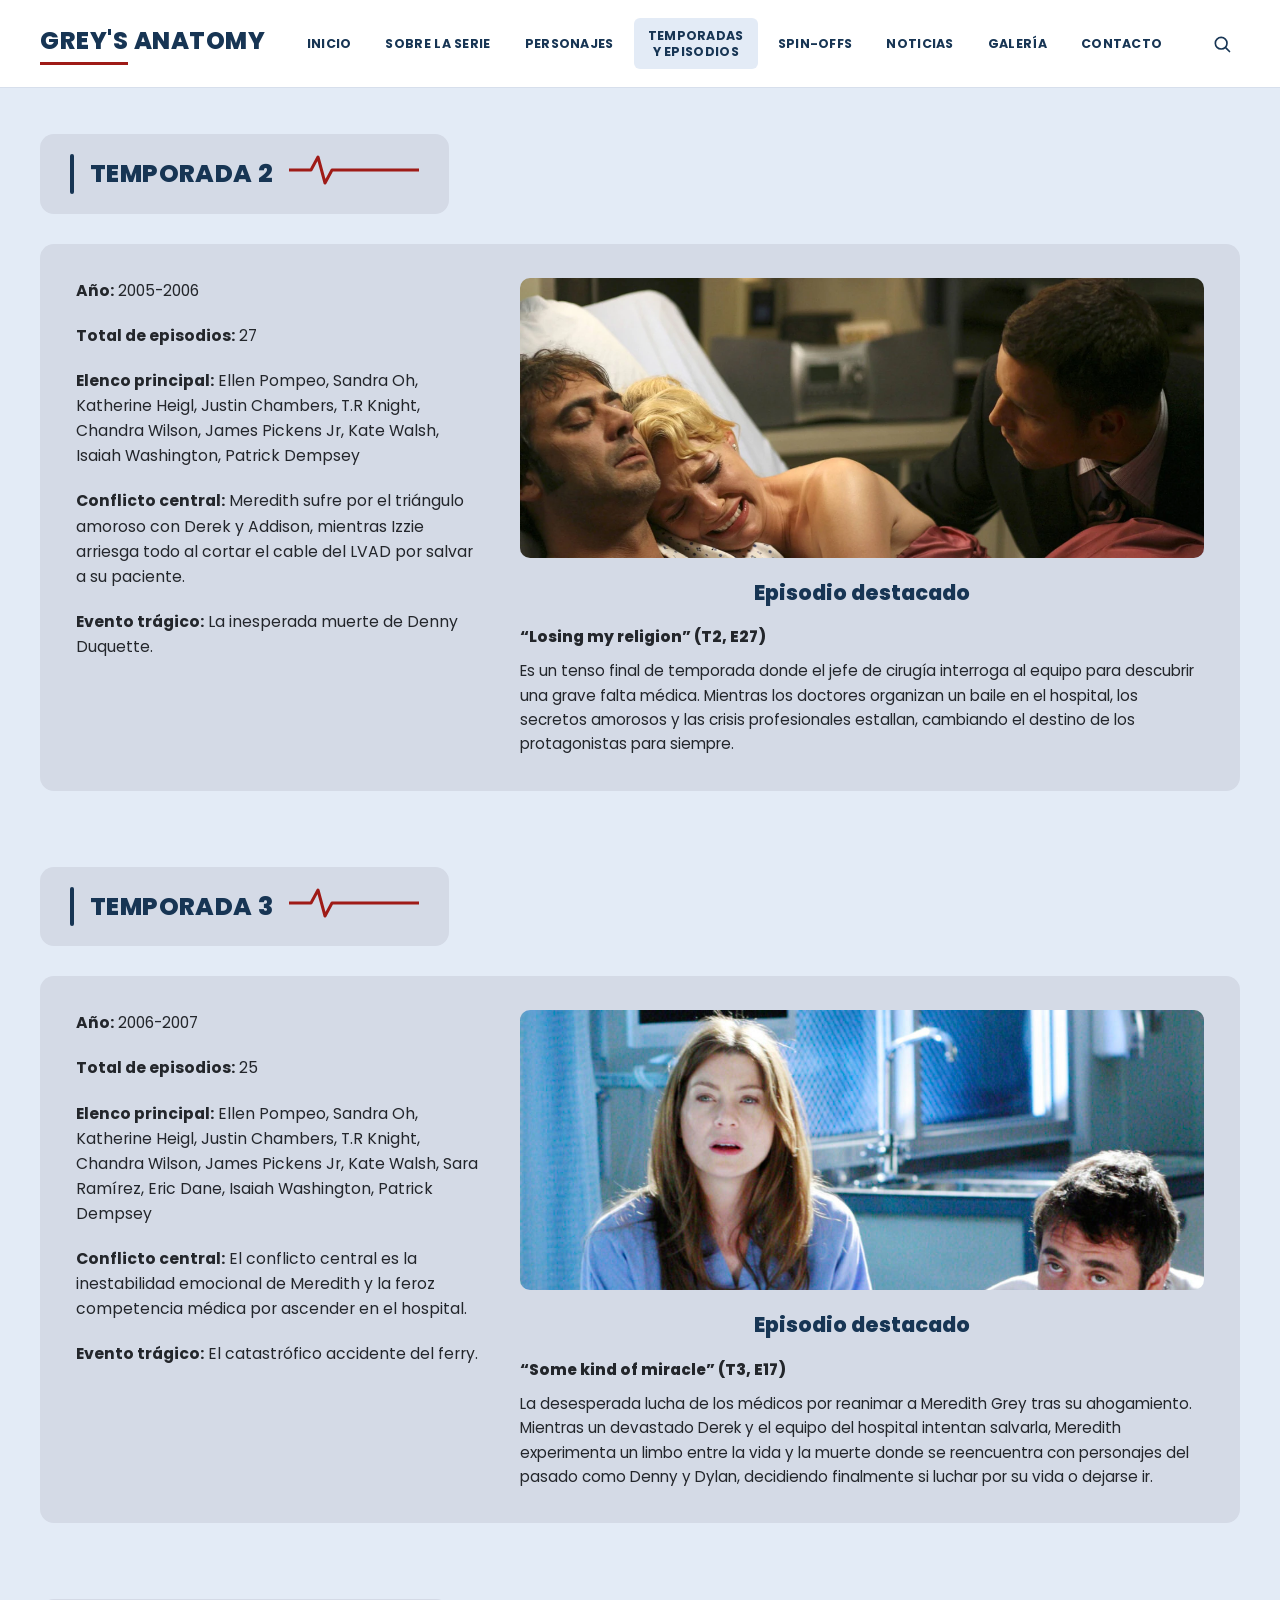
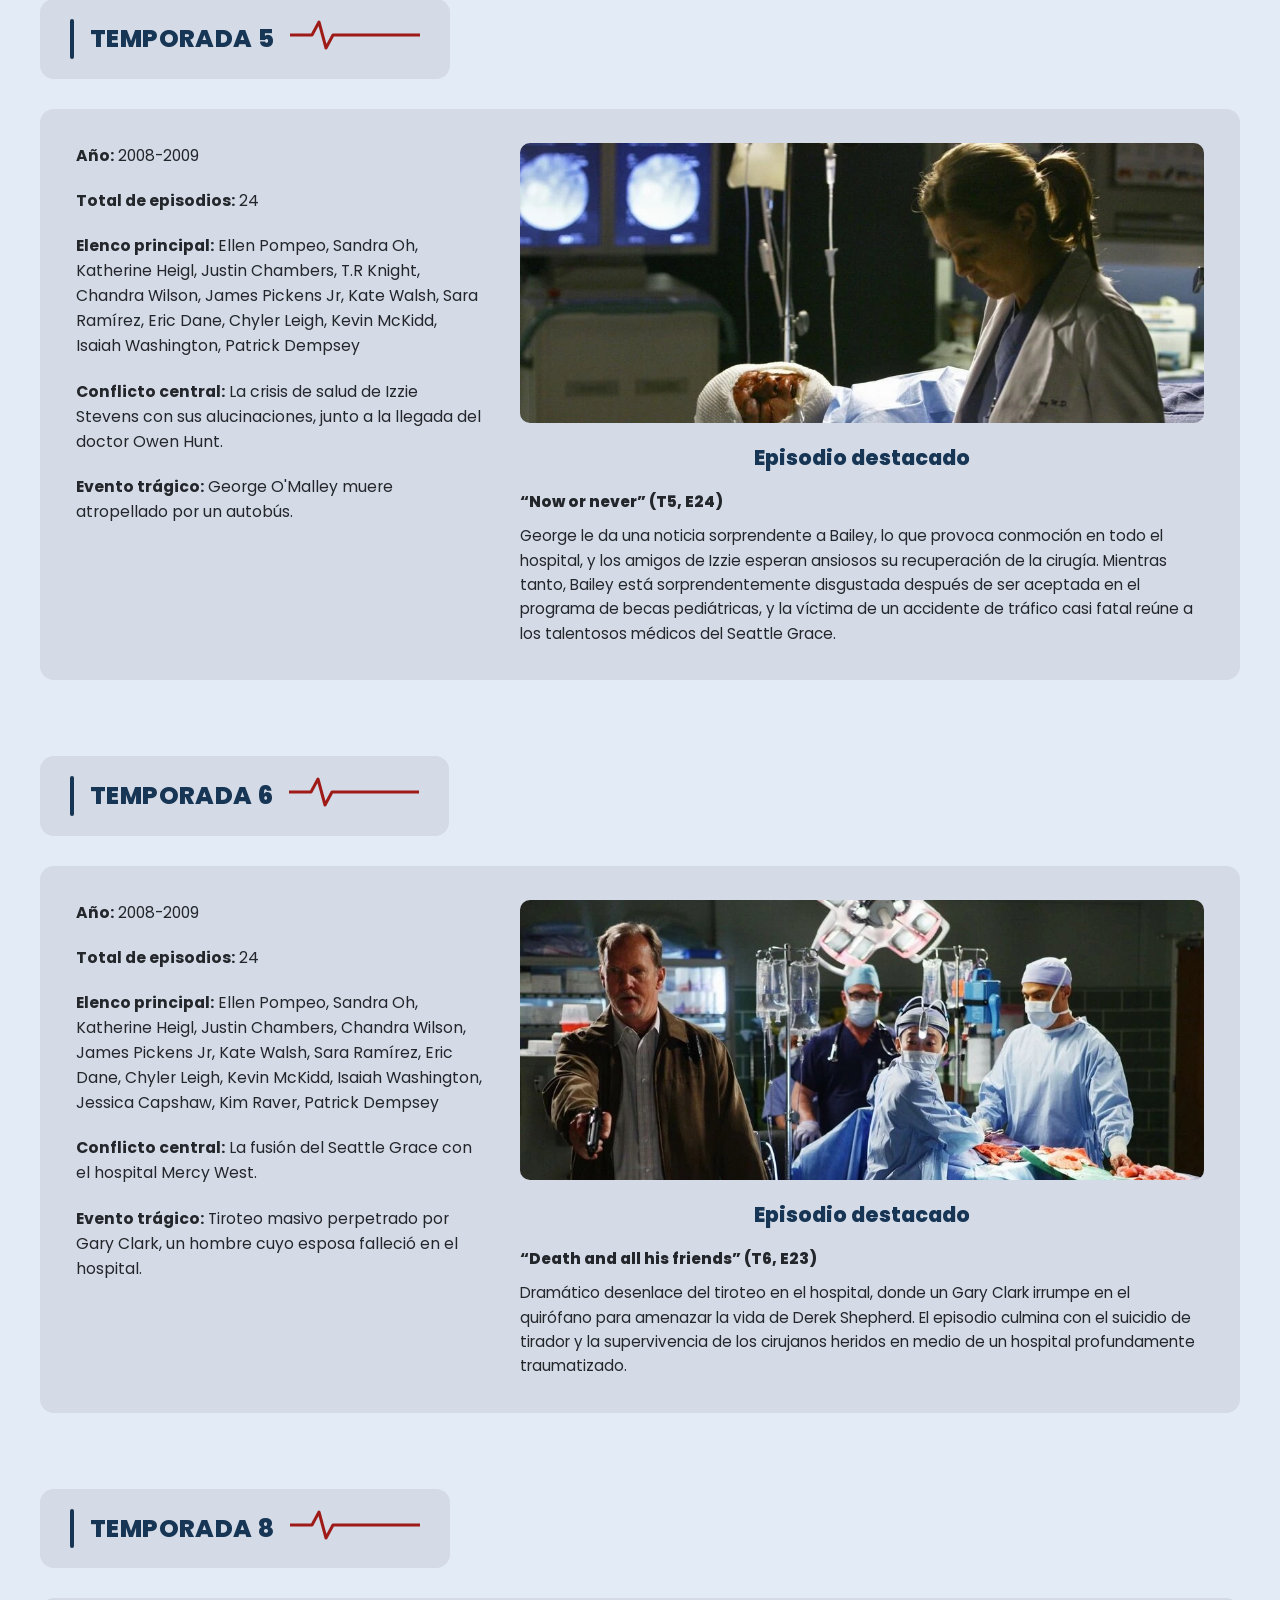
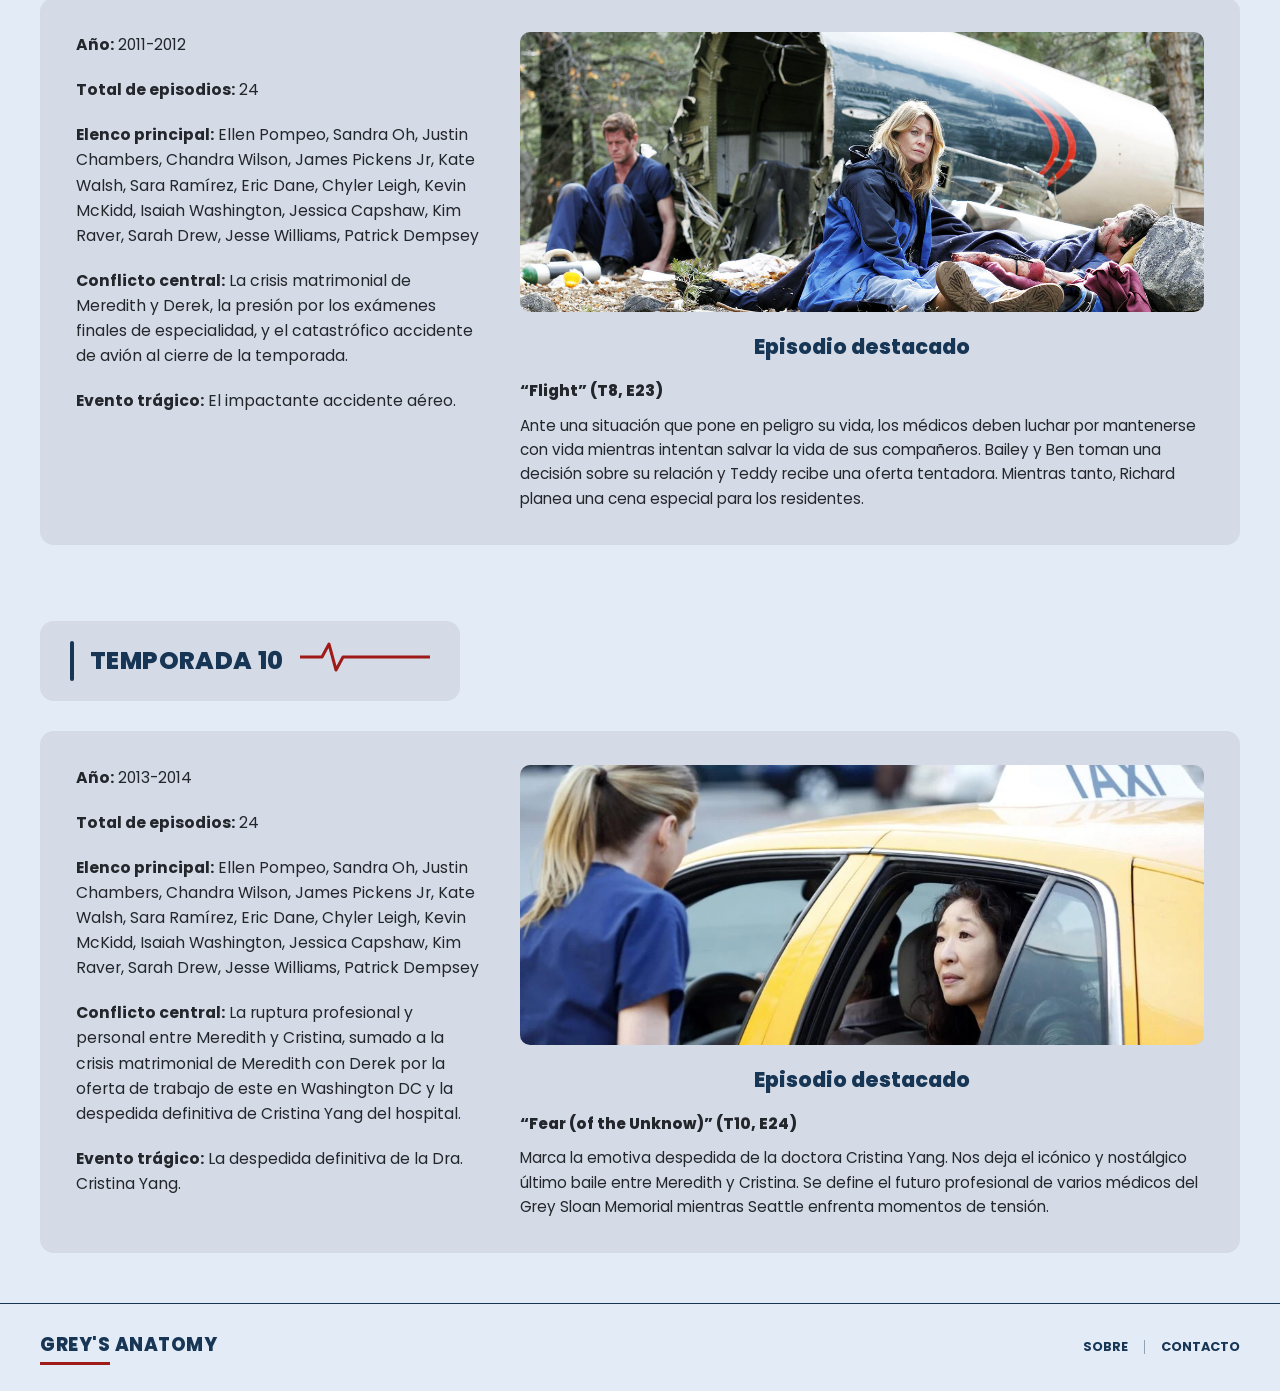
==== episodios.html @ e5d97a2d "Add files via upload" ====
<!DOCTYPE html>
<html lang="es">
<head>
<meta charset="UTF-8">
<meta name="viewport" content="width=device-width, initial-scale=1.0">
<title>Grey's Anatomy | Episodios</title>
<link rel="stylesheet" href="css/styles.css">
</head>
<body>

<header class="site-header">
  <div class="container header-inner">
    <a href="index.html" class="logo"><span class="accent">GREY'S</span> ANATOMY</a>
    <nav class="main-nav">
      <ul>
        <li><a href="index.html">Inicio</a></li>
        <li><a href="sobre.html">Sobre la serie</a></li>
        <li><a href="personajes.html">Personajes</a></li>
        <li class="active"><a href="temporadas.html">Temporadas<br>y episodios</a></li>
        <li><a href="spin-offs.html">Spin-offs</a></li>
        <li><a href="noticias.html">Noticias</a></li>
        <li><a href="galeria.html">Galería</a></li>
        <li><a href="contacto.html">Contacto</a></li>
      </ul>
    </nav>
    <button class="nav-search" aria-label="Buscar">
      <svg viewBox="0 0 24 24" fill="none" stroke="currentColor" stroke-width="2" stroke-linecap="round"><circle cx="11" cy="11" r="7"/><line x1="21" y1="21" x2="16.65" y2="16.65"/></svg>
    </button>
  </div>
</header>

<main>
  <div class="container">

    <!-- TEMPORADA 2 -->
    <section class="season-detail" id="temporada-2">
      <div class="section-title">
        <span class="bar"></span>
        <h2>Temporada 2</h2>
        <span class="pulse">
          <svg width="130" height="32" viewBox="0 0 130 32" fill="none" stroke="#9f1b17" stroke-width="3" stroke-linecap="round" stroke-linejoin="round"><polyline points="0,16 22,16 29,3 36,29 43,16 130,16"/></svg>
        </span>
      </div>
      <div class="detail-grid">
        <div class="detail-info">
          <p><strong>Año:</strong> 2005-2006</p>
          <p><strong>Total de episodios:</strong> 27</p>
          <p><strong>Elenco principal:</strong> Ellen Pompeo, Sandra Oh, Katherine Heigl, Justin Chambers, T.R Knight, Chandra Wilson, James Pickens Jr, Kate Walsh, Isaiah Washington, Patrick Dempsey</p>
          <p><strong>Conflicto central:</strong> Meredith sufre por el triángulo amoroso con Derek y Addison, mientras Izzie arriesga todo al cortar el cable del LVAD por salvar a su paciente.</p>
          <p><strong>Evento trágico:</strong> La inesperada muerte de Denny Duquette.</p>
        </div>
        <div class="detail-media">
          <img src="img/episodio-t2.jpg" alt="Episodio destacado temporada 2">
          <h4>Episodio destacado</h4>
          <p class="episode-title">&ldquo;Losing my religion&rdquo; (T2, E27)</p>
          <p>Es un tenso final de temporada donde el jefe de cirugía interroga al equipo para descubrir una grave falta médica. Mientras los doctores organizan un baile en el hospital, los secretos amorosos y las crisis profesionales estallan, cambiando el destino de los protagonistas para siempre.</p>
        </div>
      </div>
    </section>

    <!-- TEMPORADA 3 -->
    <section class="season-detail" id="temporada-3">
      <div class="section-title">
        <span class="bar"></span>
        <h2>Temporada 3</h2>
        <span class="pulse">
          <svg width="130" height="32" viewBox="0 0 130 32" fill="none" stroke="#9f1b17" stroke-width="3" stroke-linecap="round" stroke-linejoin="round"><polyline points="0,16 22,16 29,3 36,29 43,16 130,16"/></svg>
        </span>
      </div>
      <div class="detail-grid">
        <div class="detail-info">
          <p><strong>Año:</strong> 2006-2007</p>
          <p><strong>Total de episodios:</strong> 25</p>
          <p><strong>Elenco principal:</strong> Ellen Pompeo, Sandra Oh, Katherine Heigl, Justin Chambers, T.R Knight, Chandra Wilson, James Pickens Jr, Kate Walsh, Sara Ramírez, Eric Dane, Isaiah Washington, Patrick Dempsey</p>
          <p><strong>Conflicto central:</strong> El conflicto central es la inestabilidad emocional de Meredith y la feroz competencia médica por ascender en el hospital.</p>
          <p><strong>Evento trágico:</strong> El catastrófico accidente del ferry.</p>
        </div>
        <div class="detail-media">
          <img src="img/episodio-t3.jpg" alt="Episodio destacado temporada 3">
          <h4>Episodio destacado</h4>
          <p class="episode-title">&ldquo;Some kind of miracle&rdquo; (T3, E17)</p>
          <p>La desesperada lucha de los médicos por reanimar a Meredith Grey tras su ahogamiento. Mientras un devastado Derek y el equipo del hospital intentan salvarla, Meredith experimenta un limbo entre la vida y la muerte donde se reencuentra con personajes del pasado como Denny y Dylan, decidiendo finalmente si luchar por su vida o dejarse ir.</p>
        </div>
      </div>
    </section>

    <!-- TEMPORADA 5 -->
    <section class="season-detail" id="temporada-5">
      <div class="section-title">
        <span class="bar"></span>
        <h2>Temporada 5</h2>
        <span class="pulse">
          <svg width="130" height="32" viewBox="0 0 130 32" fill="none" stroke="#9f1b17" stroke-width="3" stroke-linecap="round" stroke-linejoin="round"><polyline points="0,16 22,16 29,3 36,29 43,16 130,16"/></svg>
        </span>
      </div>
      <div class="detail-grid">
        <div class="detail-info">
          <p><strong>Año:</strong> 2008-2009</p>
          <p><strong>Total de episodios:</strong> 24</p>
          <p><strong>Elenco principal:</strong> Ellen Pompeo, Sandra Oh, Katherine Heigl, Justin Chambers, T.R Knight, Chandra Wilson, James Pickens Jr, Kate Walsh, Sara Ramírez, Eric Dane, Chyler Leigh, Kevin McKidd, Isaiah Washington, Patrick Dempsey</p>
          <p><strong>Conflicto central:</strong> La crisis de salud de Izzie Stevens con sus alucinaciones, junto a la llegada del doctor Owen Hunt.</p>
          <p><strong>Evento trágico:</strong> George O'Malley muere atropellado por un autobús.</p>
        </div>
        <div class="detail-media">
          <img src="img/episodio-t5.jpg" alt="Episodio destacado temporada 5">
          <h4>Episodio destacado</h4>
          <p class="episode-title">&ldquo;Now or never&rdquo; (T5, E24)</p>
          <p>George le da una noticia sorprendente a Bailey, lo que provoca conmoción en todo el hospital, y los amigos de Izzie esperan ansiosos su recuperación de la cirugía. Mientras tanto, Bailey está sorprendentemente disgustada después de ser aceptada en el programa de becas pediátricas, y la víctima de un accidente de tráfico casi fatal reúne a los talentosos médicos del Seattle Grace.</p>
        </div>
      </div>
    </section>

    <!-- TEMPORADA 6 -->
    <section class="season-detail" id="temporada-6">
      <div class="section-title">
        <span class="bar"></span>
        <h2>Temporada 6</h2>
        <span class="pulse">
          <svg width="130" height="32" viewBox="0 0 130 32" fill="none" stroke="#9f1b17" stroke-width="3" stroke-linecap="round" stroke-linejoin="round"><polyline points="0,16 22,16 29,3 36,29 43,16 130,16"/></svg>
        </span>
      </div>
      <div class="detail-grid">
        <div class="detail-info">
          <p><strong>Año:</strong> 2008-2009</p>
          <p><strong>Total de episodios:</strong> 24</p>
          <p><strong>Elenco principal:</strong> Ellen Pompeo, Sandra Oh, Katherine Heigl, Justin Chambers, Chandra Wilson, James Pickens Jr, Kate Walsh, Sara Ramírez, Eric Dane, Chyler Leigh, Kevin McKidd, Isaiah Washington, Jessica Capshaw, Kim Raver, Patrick Dempsey</p>
          <p><strong>Conflicto central:</strong> La fusión del Seattle Grace con el hospital Mercy West.</p>
          <p><strong>Evento trágico:</strong> Tiroteo masivo perpetrado por Gary Clark, un hombre cuyo esposa falleció en el hospital.</p>
        </div>
        <div class="detail-media">
          <img src="img/episodio-t6.jpg" alt="Episodio destacado temporada 6">
          <h4>Episodio destacado</h4>
          <p class="episode-title">&ldquo;Death and all his friends&rdquo; (T6, E23)</p>
          <p>Dramático desenlace del tiroteo en el hospital, donde un Gary Clark irrumpe en el quirófano para amenazar la vida de Derek Shepherd. El episodio culmina con el suicidio de tirador y la supervivencia de los cirujanos heridos en medio de un hospital profundamente traumatizado.</p>
        </div>
      </div>
    </section>

    <!-- TEMPORADA 8 -->
    <section class="season-detail" id="temporada-8">
      <div class="section-title">
        <span class="bar"></span>
        <h2>Temporada 8</h2>
        <span class="pulse">
          <svg width="130" height="32" viewBox="0 0 130 32" fill="none" stroke="#9f1b17" stroke-width="3" stroke-linecap="round" stroke-linejoin="round"><polyline points="0,16 22,16 29,3 36,29 43,16 130,16"/></svg>
        </span>
      </div>
      <div class="detail-grid">
        <div class="detail-info">
          <p><strong>Año:</strong> 2011-2012</p>
          <p><strong>Total de episodios:</strong> 24</p>
          <p><strong>Elenco principal:</strong> Ellen Pompeo, Sandra Oh, Justin Chambers, Chandra Wilson, James Pickens Jr, Kate Walsh, Sara Ramírez, Eric Dane, Chyler Leigh, Kevin McKidd, Isaiah Washington, Jessica Capshaw, Kim Raver, Sarah Drew, Jesse Williams, Patrick Dempsey</p>
          <p><strong>Conflicto central:</strong> La crisis matrimonial de Meredith y Derek, la presión por los exámenes finales de especialidad, y el catastrófico accidente de avión al cierre de la temporada.</p>
          <p><strong>Evento trágico:</strong> El impactante accidente aéreo.</p>
        </div>
        <div class="detail-media">
          <img src="img/episodio-t8.jpg" alt="Episodio destacado temporada 8">
          <h4>Episodio destacado</h4>
          <p class="episode-title">&ldquo;Flight&rdquo; (T8, E23)</p>
          <p>Ante una situación que pone en peligro su vida, los médicos deben luchar por mantenerse con vida mientras intentan salvar la vida de sus compañeros. Bailey y Ben toman una decisión sobre su relación y Teddy recibe una oferta tentadora. Mientras tanto, Richard planea una cena especial para los residentes.</p>
        </div>
      </div>
    </section>

    <!-- TEMPORADA 10 -->
    <section class="season-detail" id="temporada-10">
      <div class="section-title">
        <span class="bar"></span>
        <h2>Temporada 10</h2>
        <span class="pulse">
          <svg width="130" height="32" viewBox="0 0 130 32" fill="none" stroke="#9f1b17" stroke-width="3" stroke-linecap="round" stroke-linejoin="round"><polyline points="0,16 22,16 29,3 36,29 43,16 130,16"/></svg>
        </span>
      </div>
      <div class="detail-grid">
        <div class="detail-info">
          <p><strong>Año:</strong> 2013-2014</p>
          <p><strong>Total de episodios:</strong> 24</p>
          <p><strong>Elenco principal:</strong> Ellen Pompeo, Sandra Oh, Justin Chambers, Chandra Wilson, James Pickens Jr, Kate Walsh, Sara Ramírez, Eric Dane, Chyler Leigh, Kevin McKidd, Isaiah Washington, Jessica Capshaw, Kim Raver, Sarah Drew, Jesse Williams, Patrick Dempsey</p>
          <p><strong>Conflicto central:</strong> La ruptura profesional y personal entre Meredith y Cristina, sumado a la crisis matrimonial de Meredith con Derek por la oferta de trabajo de este en Washington DC y la despedida definitiva de Cristina Yang del hospital.</p>
          <p><strong>Evento trágico:</strong> La despedida definitiva de la Dra. Cristina Yang.</p>
        </div>
        <div class="detail-media">
          <img src="img/episodio-t10.jpg" alt="Episodio destacado temporada 10">
          <h4>Episodio destacado</h4>
          <p class="episode-title">&ldquo;Fear (of the Unknow)&rdquo; (T10, E24)</p>
          <p>Marca la emotiva despedida de la doctora Cristina Yang. Nos deja el icónico y nostálgico último baile entre Meredith y Cristina. Se define el futuro profesional de varios médicos del Grey Sloan Memorial mientras Seattle enfrenta momentos de tensión.</p>
        </div>
      </div>
    </section>

  </div>
</main>

<footer class="site-footer">
  <div class="container">
    <a href="index.html" class="logo"><span class="accent">GREY'S</span> ANATOMY</a>
    <div class="footer-links">
      <a href="sobre.html">Sobre</a>
      <span class="sep"></span>
      <a href="contacto.html">Contacto</a>
    </div>
  </div>
</footer>

</body>
</html>
---- css/styles.css ----
/* =========================================================
   GREY'S ANATOMY - Sitio web (Trabajo de Comunicación Digital)
   Hoja de estilos general
   ========================================================= */

@import url('https://fonts.googleapis.com/css2?family=Anton&family=Poppins:ital,wght@0,400;0,500;0,600;0,700;0,800;0,900&display=swap');

:root{
  --navy: #173554;
  --navy-dark: #0f2439;
  --red: #9f1b17;
  --red-light: #fbe3e1;
  --bg-page: #e3ebf6;
  --bg-box: #d4dae6;
  --white: #ffffff;
  --text-dark: #23262b;
  --text-muted: #4a4d55;
  --radius-lg: 14px;
  --radius-md: 10px;
  --radius-sm: 6px;
  --container: 1300px;
  --shadow: 0 4px 18px rgba(23, 53, 84, 0.08);
}

*, *::before, *::after{ box-sizing: border-box; }

html{ scroll-behavior: smooth; }

body{
  margin: 0;
  font-family: 'Poppins', Arial, sans-serif;
  background: var(--bg-page);
  color: var(--text-dark);
  line-height: 1.6;
}

img{ max-width: 100%; display: block; }

a{ color: inherit; text-decoration: none; }

ul{ list-style: none; margin: 0; padding: 0; }

.container{
  max-width: var(--container);
  margin: 0 auto;
  padding: 0 40px;
}

/* ---------------------------------------------------------
   HEADER / NAV
   --------------------------------------------------------- */
.site-header{
  background: var(--white);
  border-bottom: 1px solid #d7dfec;
  position: sticky;
  top: 0;
  z-index: 100;
}

.site-header .container{
  display: flex;
  align-items: center;
  justify-content: space-between;
  gap: 24px;
  padding-top: 18px;
  padding-bottom: 18px;
}

.logo{
  font-weight: 800;
  font-size: 1.5rem;
  letter-spacing: 0.5px;
  color: var(--navy);
  text-transform: uppercase;
  white-space: nowrap;
}

.logo .accent{
  display: inline-block;
  border-bottom: 3px solid var(--red);
  padding-bottom: 2px;
}

.main-nav ul{
  display: flex;
  align-items: center;
  gap: 6px;
  flex-wrap: wrap;
}

.main-nav a{
  display: block;
  font-size: 0.78rem;
  font-weight: 700;
  letter-spacing: 0.3px;
  text-transform: uppercase;
  color: var(--navy);
  text-align: center;
  line-height: 1.25;
  padding: 10px 14px;
  border-radius: var(--radius-sm);
  transition: background 0.2s ease;
}

.main-nav a:hover{
  background: var(--bg-page);
}

.main-nav li.active a{
  background: var(--bg-page);
}

.nav-search{
  background: none;
  border: none;
  cursor: pointer;
  color: var(--navy);
  padding: 8px;
  display: flex;
  align-items: center;
}

.nav-search svg{ width: 20px; height: 20px; }

.header-inner{
  display: flex;
  align-items: center;
  gap: 28px;
}

/* ---------------------------------------------------------
   BOTONES
   --------------------------------------------------------- */
.btn{
  display: inline-flex;
  align-items: center;
  gap: 10px;
  font-family: 'Poppins', sans-serif;
  font-weight: 700;
  font-size: 0.8rem;
  letter-spacing: 0.4px;
  text-transform: uppercase;
  padding: 14px 26px;
  border-radius: var(--radius-sm);
  border: none;
  cursor: pointer;
  transition: background 0.2s ease, transform 0.15s ease;
}

.btn svg{ width: 16px; height: 16px; }

.btn-navy{
  background: var(--navy);
  color: var(--white);
}

.btn-navy:hover{
  background: var(--navy-dark);
}

.btn-link{
  background: none;
  color: var(--navy);
  padding: 0;
  font-weight: 700;
}

.btn-link svg{ width: 14px; height: 14px; }

/* ---------------------------------------------------------
   TITULOS DE SECCION (caja gris + barra + pulso)
   --------------------------------------------------------- */
.section-title{
  display: inline-flex;
  align-items: center;
  gap: 16px;
  background: var(--bg-box);
  border-radius: var(--radius-lg);
  padding: 20px 30px;
  margin: 46px 0 30px;
}

.section-title .bar{
  width: 4px;
  align-self: stretch;
  background: var(--navy);
  border-radius: 2px;
}

.section-title h2{
  margin: 0;
  color: var(--navy);
  font-size: 1.55rem;
  font-weight: 800;
  text-transform: uppercase;
  letter-spacing: 0.4px;
  white-space: nowrap;
}

.section-title .pulse{ flex-shrink: 0; }

.section-title--plain{
  background: none;
  padding: 0;
  gap: 14px;
}

.section-title--plain .bar{ display: none; }

/* ---------------------------------------------------------
   HERO (index)
   --------------------------------------------------------- */
.hero{
  position: relative;
  min-height: 560px;
  background: linear-gradient(120deg, #7fa4c9 0%, #a9c2dd 45%, #cfd9e6 100%);
  background-size: cover;
  background-position: center;
  overflow: hidden;
  display: flex;
  align-items: flex-end;
}

.hero img.hero-photo{
  position: absolute;
  top: 0;
  right: 0;
  left: auto;
  width: 100%;
  height: 100%;
  object-fit: cover;
  object-position: center top;
}

.hero-content{
  position: relative;
  z-index: 2;
  width: 100%;
  padding: 0 40px 110px;
  max-width: var(--container);
  margin: 0 auto;
  display: flex;
  align-items: flex-end;
  flex-wrap: wrap;
  gap: 30px;
}

.hero-title-wrap{
  display: block;
}

.hero-title{
  font-family: 'Anton', 'Poppins', sans-serif;
  font-weight: 400;
  text-transform: uppercase;
  line-height: 0.8;
  color: #14181c;
  margin: 0;
  display: flex;
  align-items: flex-end;
  flex-wrap: wrap;
}

.hero-title .line1{
  display: block;
  font-size: clamp(3rem, 8vw, 6.4rem);
}

.hero-title .line2{
  display: block;
  font-size: clamp(1.8rem, 4.4vw, 3.6rem);
  margin-left: 2px;
}

.hero-underline{
  height: 7px;
  width: min(330px, 55%);
  margin: 10px 0 0;
  background: linear-gradient(90deg, var(--red) 0%, rgba(159,27,23,0.1) 100%);
  border-radius: 3px;
}

.hero-content .btn{
  margin-bottom: 4px;
  white-space: nowrap;
}

/* Tarjeta de iconos superpuesta */
.quicklinks{
  position: relative;
  z-index: 3;
  background: var(--white);
  border-radius: var(--radius-lg);
  box-shadow: var(--shadow);
  margin: -50px auto 0;
  max-width: var(--container);
  padding: 13px 18px;
  display: grid;
  grid-template-columns: repeat(5, 1fr);
}

.quicklinks li{
  display: flex;
  align-items: flex-start;
  gap: 14px;
  padding: 0 18px;
  border-right: 1px solid #edf1f7;
}

.quicklinks li:last-child{ border-right: none; }

.quicklinks .icon{ flex-shrink: 0; color: var(--navy); }
.quicklinks .icon svg{ width: 40px; height: 90px; }

.quicklinks h3{
  margin: 0 0 4px;
  font-size: 0.85rem;
  text-transform: uppercase;
  font-weight: 800;
  color: var(--navy);
}

.quicklinks p{
  margin: 0 0 3px;
  font-size: 0.78rem;
  color: var(--text-muted);
  line-height: 1.35;
}

.quicklinks .mini-underline{
  display: inline-block;
  vertical-align: middle;
  width: 26px;
  height: 3px;
  background: var(--red);
  border-radius: 2px;
}

/* ---------------------------------------------------------
   SECCIONES GENERALES
   --------------------------------------------------------- */
main{ padding-bottom: 20px; }

.page-hero-image{
  width: 100%;
  height: 340px;
  object-fit: cover;
}

.card{
  background: var(--white);
  border-radius: var(--radius-lg);
  box-shadow: var(--shadow);
  padding: 34px;
}

/* Últimas noticias (home) */
.latest-news{
  display: grid;
  grid-template-columns: 1.6fr 1fr;
  gap: 30px;
  align-items: stretch;
  margin-bottom: 60px;
}

.news-feature{
  background: var(--white);
  border-radius: var(--radius-lg);
  box-shadow: var(--shadow);
  padding: 18px;
  display: flex;
  gap: 22px;
}

.news-feature img{
  width: 300px;
  height: 190px;
  object-fit: cover;
  border-radius: var(--radius-md);
  flex-shrink: 0;
}

.news-feature .meta{
  display: flex;
  align-items: center;
  gap: 10px;
  font-size: 0.75rem;
  color: var(--text-muted);
  margin-bottom: 10px;
}

.tag{
  background: var(--red-light);
  color: var(--red);
  font-weight: 700;
  font-size: 0.68rem;
  text-transform: uppercase;
  padding: 4px 10px;
  border-radius: 4px;
}

.news-feature h3{
  margin: 0 0 10px;
  color: var(--navy);
  font-size: 1.25rem;
  font-weight: 800;
}

.news-feature p{
  margin: 0 0 12px;
  color: var(--text-muted);
  font-size: 0.9rem;
}

.hospital-box{
  background: var(--white);
  border-radius: var(--radius-lg);
  box-shadow: var(--shadow);
  padding: 30px;
  display: flex;
  gap: 20px;
  align-items: flex-start;
}

.hospital-box .icon{ color: var(--navy); flex-shrink: 0; }
.hospital-box .icon svg{ width: 60px; height: 60px; }

.hospital-box h3{
  margin: 0 0 8px;
  color: var(--navy);
  font-size: 1.15rem;
  font-weight: 800;
  text-transform: uppercase;
  line-height: 1.3;
}

.hospital-box .mini-underline{
  display: inline-block;  
  width: 30px;
  height: 3px;
  background: var(--red);
  border-radius: 2px;
  margin-bottom: 12px;
}

.hospital-box p{
  margin: 0 0 16px;
  font-size: 0.9rem;
  color: var(--text-muted);
}

/* ---------------------------------------------------------
   SOBRE LA SERIE
   --------------------------------------------------------- */
.split-card{
  background: var(--white);
  border-radius: var(--radius-lg);
  box-shadow: var(--shadow);
  padding: 34px;
  display: grid;
  grid-template-columns: 1.3fr 1fr;
  gap: 34px;
  align-items: center;
  margin-bottom: 20px;
}

.split-card.reverse{
  grid-template-columns: 1fr 1.3fr;
}

.split-card.reverse .split-text{ order: 2; }
.split-card.reverse .split-media{ order: 1; }

.split-card p{ margin: 0 0 16px; color: var(--text-dark); font-size: 0.98rem; }
.split-card p:last-child{ margin-bottom: 0; }

.split-media img{
  width: 100%;
  height: 320px;
  object-fit: cover;
  object-position: center top;
  border-radius: var(--radius-md);
}

/* Premios / timeline */
.awards-timeline{
  padding: 55px 10px 40px;
  overflow-x: auto;
}

.awards-track{
  position: relative;
  min-width: 900px;
  height: 250px;
}

.awards-track::before{
  content: "";
  position: absolute;
  left: 0;
  right: 0;
  top: 50%;
  height: 2px;
  background: var(--navy);
}

.award-item{
  position: absolute;
  top: 50%;
  width: 15%;
  text-align: center;
}

.award-item:nth-child(1){ left: 8.33%; }
.award-item:nth-child(2){ left: 25%; }
.award-item:nth-child(3){ left: 41.66%; }
.award-item:nth-child(4){ left: 58.33%; }
.award-item:nth-child(5){ left: 75%; }
.award-item:nth-child(6){ left: 91.66%; }

.award-item .year{
  font-weight: 800;
  color: var(--text-dark);
  font-size: 0.95rem;
  margin-bottom: 4px;
}

.award-item .desc{
  font-size: 0.85rem;
  color: var(--text-dark);
}

.award-item.top{
  transform: translate(-50%, calc(-100% - 42px));
}

.award-item.top::after{
  content: "";
  position: absolute;
  left: 50%;
  top: 100%;
  width: 2px;
  height: 42px;
  background: var(--navy);
  transform: translateX(-50%);
}

.award-item.bottom{
  top: calc(50% + 42px);
  transform: translateX(-50%);
}

.award-item.bottom::after{
  content: "";
  position: absolute;
  left: 50%;
  bottom: 100%;
  width: 2px;
  height: 42px;
  background: var(--navy);
  transform: translateX(-50%);
}

/* ---------------------------------------------------------
   PERSONAJES
   --------------------------------------------------------- */
.char-grid{
  display: grid;
  grid-template-columns: 1fr 1fr;
  gap: 30px;
  margin-bottom: 50px;
}

.char-card{
  background: var(--white);
  border-radius: var(--radius-lg);
  box-shadow: var(--shadow);
  overflow: hidden;
}

.char-card img{
  width: 100%;
  height: 260px;
  object-fit: cover;
  object-position: center 20%;
}

.char-card .char-info{ padding: 22px 26px 28px; }

.char-card h3{
  margin: 0 0 4px;
  color: var(--navy);
  font-size: 1.2rem;
  font-weight: 800;
  text-transform: uppercase;
}

.char-card .actor{
  margin: 0 0 14px;
  font-weight: 700;
  font-size: 0.85rem;
  color: var(--text-dark);
}

.char-card p.desc{
  margin: 0;
  font-size: 0.92rem;
  color: var(--text-muted);
}

/* ---------------------------------------------------------
   TEMPORADAS (grid)
   --------------------------------------------------------- */
.season-grid{
  display: grid;
  grid-template-columns: 1fr 1fr;
  gap: 30px;
  margin-bottom: 50px;
}

.season-card{
  position: relative;
  border-radius: var(--radius-lg);
  overflow: hidden;
  box-shadow: var(--shadow);
  aspect-ratio: 16 / 8.2;
}

.season-card img{
  width: 100%;
  height: 100%;
  object-fit: cover;
  object-position: center top;
}

.season-card .badge{
  position: absolute;
  right: 18px;
  bottom: 18px;
}

/* ---------------------------------------------------------
   EPISODIOS (detalle de temporada)
   --------------------------------------------------------- */
.season-detail{ margin-bottom: 30px; }

.season-detail .detail-grid{
  display: grid;
  grid-template-columns: 1fr 1.5fr;
  gap: 0;
  background: var(--bg-box);
  border-radius: var(--radius-lg);
  overflow: hidden;
  margin-bottom: 30px;
}

.season-detail .detail-info{
  padding: 34px 36px;
}

.season-detail .detail-info p{
  margin: 0 0 20px;
  font-size: 0.98rem;
}

.season-detail .detail-info p:last-child{ margin-bottom: 0; }

.season-detail .detail-media{
  padding: 34px 36px 34px 0;
  display: flex;
  flex-direction: column;
}

.season-detail .detail-media img{
  width: 100%;
  height: 280px;
  object-fit: cover;
  object-position: center top;
  border-radius: var(--radius-md);
  margin-bottom: 18px;
}

.season-detail .detail-media h4{
  text-align: center;
  color: var(--navy);
  font-size: 1.3rem;
  font-weight: 800;
  margin: 0 0 16px;
}

.season-detail .detail-media .episode-title{
  font-weight: 800;
  margin: 0 0 10px;
}

.season-detail .detail-media p{ margin: 0; font-size: 0.95rem; }

/* ---------------------------------------------------------
   SPIN-OFFS
   --------------------------------------------------------- */
.spinoff-grid{
  display: grid;
  grid-template-columns: 1fr 1fr;
  gap: 30px;
  margin-bottom: 50px;
}

.spinoff-card img{
  width: 100%;
  height: 300px;
  object-fit: cover;
  object-position: center 15%;
  border-radius: var(--radius-md);
  margin-bottom: 22px;
}

.spinoff-card h3{
  color: var(--navy);
  font-size: 1.3rem;
  font-weight: 800;
  text-transform: uppercase;
  margin: 0 0 12px;
}

.spinoff-card{
  background: var(--bg-box);
  border-radius: var(--radius-lg);
  padding: 24px;
}

/* ---------------------------------------------------------
   NOTICIAS
   --------------------------------------------------------- */
.news-article{
  background: var(--white);
  border-radius: var(--radius-lg);
  box-shadow: var(--shadow);
  padding: 30px;
  display: grid;
  grid-template-columns: 1fr 2px 2fr;
  gap: 30px;
  margin-bottom: 30px;
}

.news-article .thumb img{
  width: 100%;
  height: 180px;
  object-fit: cover;
  border-radius: var(--radius-md);
  margin-bottom: 14px;
}

.news-article .thumb .meta{
  display: flex;
  align-items: center;
  gap: 10px;
  font-size: 0.72rem;
  color: var(--text-muted);
  margin-bottom: 10px;
}

.news-article .thumb h4{
  margin: 0 0 8px;
  color: var(--text-dark);
  font-size: 1rem;
  font-weight: 800;
  text-transform: uppercase;
}

.news-article .thumb p{
  margin: 0;
  font-size: 0.82rem;
  color: var(--text-muted);
}

.news-article .divider{
  background: #dbe2ee;
}

.news-article .full h3{
  margin: 0 0 14px;
  color: var(--text-dark);
  font-size: 1.4rem;
  font-weight: 800;
}

.news-article .full p{
  margin: 0;
  font-size: 0.96rem;
  color: var(--text-dark);
}

/* ---------------------------------------------------------
   GALERIA
   --------------------------------------------------------- */
.gallery-grid{
  display: grid;
  grid-template-columns: repeat(4, 1fr);
  grid-auto-rows: 160px;
  grid-auto-flow: dense;
  gap: 12px;
  margin-bottom: 50px;
}

.gallery-grid img{
  width: 100%;
  height: 100%;
  object-fit: cover;
  border-radius: var(--radius-md);
}

.gallery-grid .g-wide{ grid-column: span 2; }
.gallery-grid .g-tall{ grid-row: span 2; }
.gallery-grid .g-big{ grid-column: span 2; grid-row: span 2; }

/* ---------------------------------------------------------
   CONTACTO
   --------------------------------------------------------- */
.contact-box{
  background: var(--white);
  border: 1px solid #c7d0e0;
  border-radius: var(--radius-lg);
  display: grid;
  grid-template-columns: 1fr 2px 1.6fr;
  gap: 0;
  margin-bottom: 60px;
}

.contact-info{ padding: 40px; }
.contact-form-wrap{ padding: 40px; }

.contact-box .divider{ background: #c7d0e0; }

.section-heading{
  margin: 0 0 20px;
  font-size: 1.3rem;
  font-weight: 700;
  color: var(--text-dark);
}

.heading-underline{
  width: 40px;
  height: 2px;
  background: var(--text-dark);
  margin: -12px 0 24px;
}

.contact-item{
  display: flex;
  gap: 16px;
  align-items: flex-start;
  margin-bottom: 26px;
}

.contact-item .icon-box{
  width: 48px;
  height: 48px;
  border: 1.5px solid var(--text-dark);
  border-radius: var(--radius-sm);
  display: flex;
  align-items: center;
  justify-content: center;
  flex-shrink: 0;
  color: var(--text-dark);
}

.contact-item .icon-box svg{ width: 22px; height: 22px; }

.contact-item h4{
  margin: 0 0 4px;
  font-size: 0.85rem;
  font-weight: 700;
  text-transform: uppercase;
  letter-spacing: 0.4px;
}

.contact-item p{ margin: 0; font-size: 0.9rem; color: var(--text-dark); }

.contact-form-wrap .subtitle{
  margin: -10px 0 26px;
  color: var(--text-dark);
  font-size: 0.95rem;
}

.form-row{
  display: grid;
  grid-template-columns: 1fr 1fr;
  gap: 20px;
  margin-bottom: 20px;
}

.form-group label{
  display: block;
  font-size: 0.78rem;
  font-weight: 700;
  text-transform: uppercase;
  margin-bottom: 8px;
}

.form-group input,
.form-group textarea{
  width: 100%;
  border: 1.5px solid var(--text-dark);
  border-radius: var(--radius-sm);
  padding: 12px 14px;
  font-family: 'Poppins', sans-serif;
  font-size: 0.9rem;
  background: transparent;
  color: var(--text-dark);
}

.form-group textarea{ min-height: 140px; resize: vertical; }

/* ---------------------------------------------------------
   FOOTER
   --------------------------------------------------------- */
.site-footer{
  background: var(--bg-page);
  border-top: 1px solid #173554;
  padding: 26px 0;
}

.site-footer .container{
  display: flex;
  align-items: center;
  justify-content: space-between;
  flex-wrap: wrap;
  gap: 12px;
}

.site-footer .logo{ font-size: 1.15rem; }

.footer-links{
  display: flex;
  align-items: center;
  gap: 16px;
  font-size: 0.8rem;
  font-weight: 700;
  color: var(--navy);
  text-transform: uppercase;
}

.footer-links .sep{ width: 1px; height: 14px; background: var(--navy); opacity: 0.4; }

/* ---------------------------------------------------------
   RESPONSIVE
   --------------------------------------------------------- */
@media (max-width: 1100px){
  .quicklinks{ grid-template-columns: repeat(3, 1fr); }
  .quicklinks li:nth-child(3){ border-right: none; }
  .latest-news{ grid-template-columns: 1fr; }
  .news-article{ grid-template-columns: 1fr; }
  .news-article .divider{ display: none; }
  .contact-box{ grid-template-columns: 1fr; }
  .contact-box .divider{ display: none; }
}

@media (max-width: 900px){
  .main-nav{ display: none; }
  .split-card, .split-card.reverse{ grid-template-columns: 1fr; }
  .split-card.reverse .split-text,
  .split-card.reverse .split-media{ order: initial; }
  .char-grid, .season-grid, .spinoff-grid{ grid-template-columns: 1fr; }
  .season-detail .detail-grid{ grid-template-columns: 1fr; }
  .quicklinks{ grid-template-columns: repeat(2, 1fr); margin-top: -30px; }
  .quicklinks li:nth-child(3){ border-right: 1px solid #edf1f7; }
  .hero-title .line2{ margin-left: 40px; }
  .form-row{ grid-template-columns: 1fr; }
  .gallery-grid{ grid-template-columns: repeat(2, 1fr); }
}

@media (max-width: 560px){
  .container{ padding: 0 20px; }
  .quicklinks{ grid-template-columns: 1fr; }
  .quicklinks li{ border-right: none !important; border-bottom: 1px solid #edf1f7; padding-bottom: 18px; }
  .news-feature{ flex-direction: column; }
  .news-feature img{ width: 100%; height: 200px; }
}
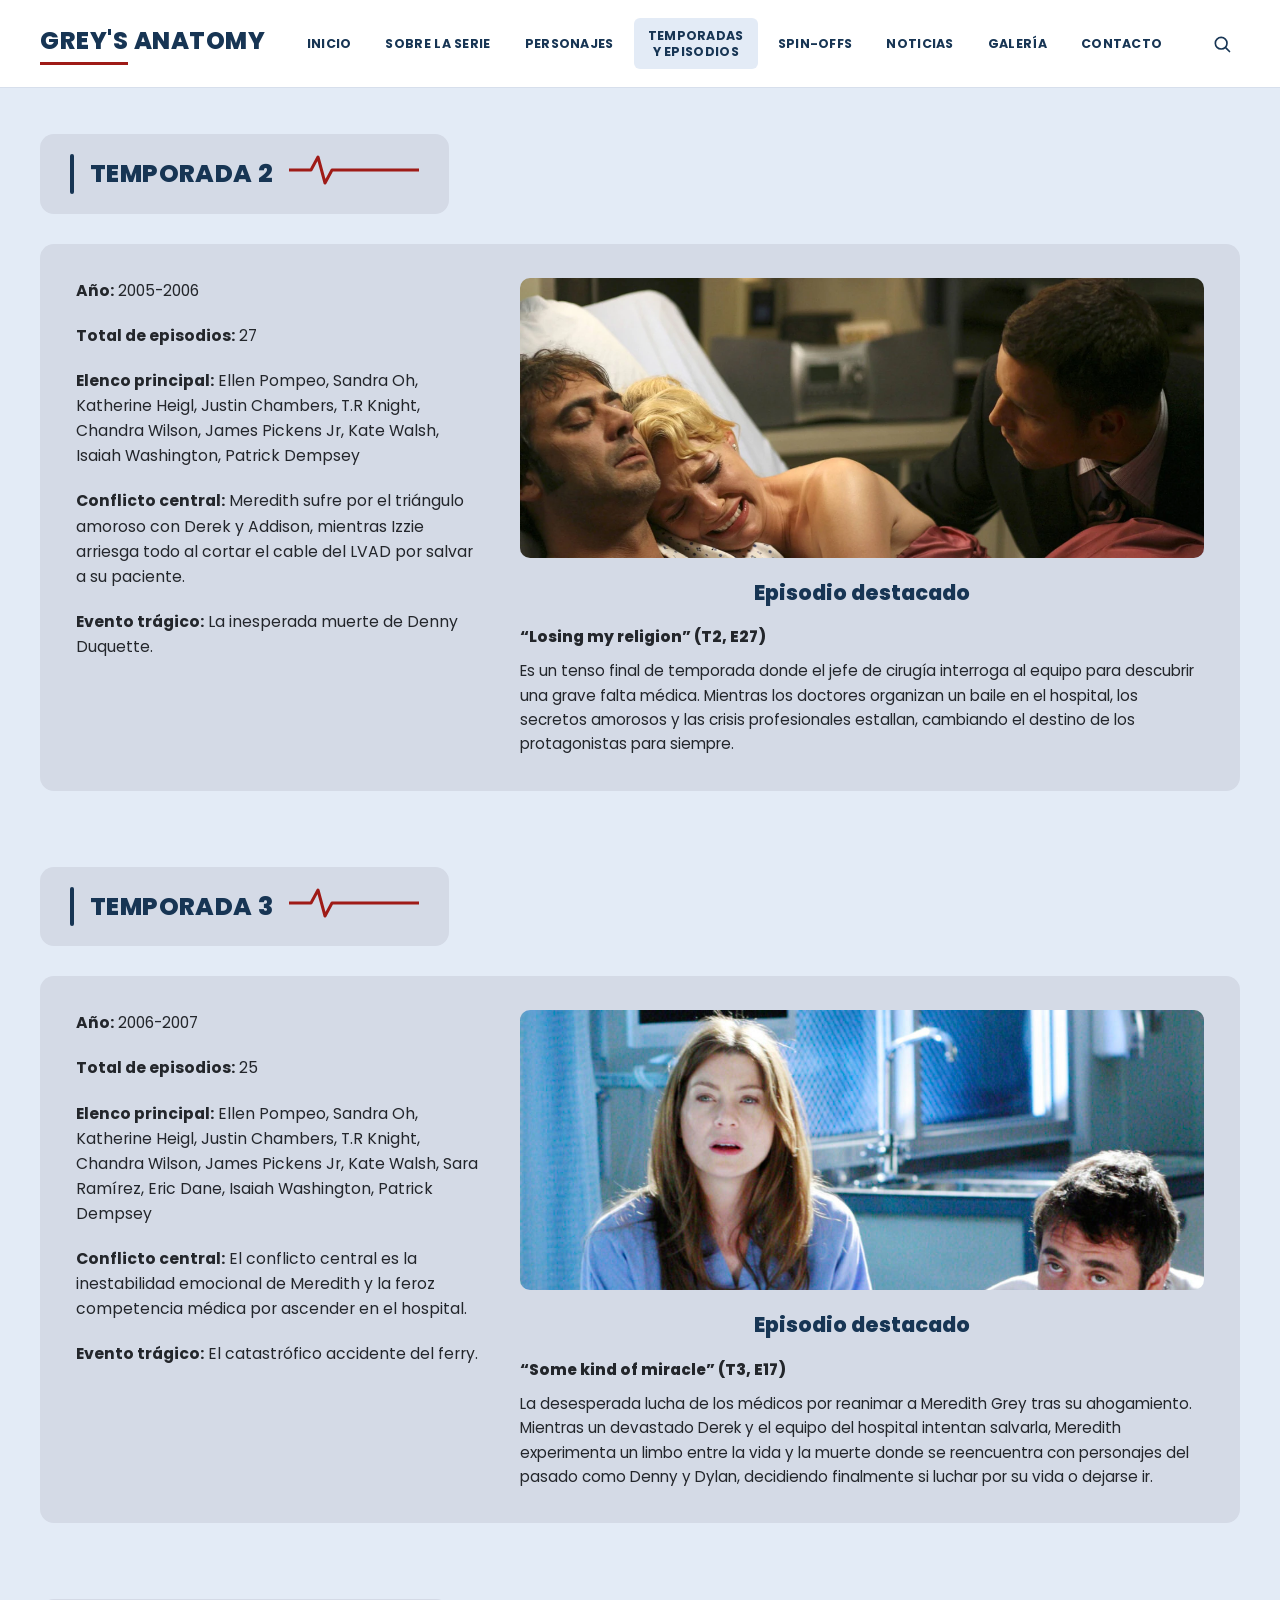
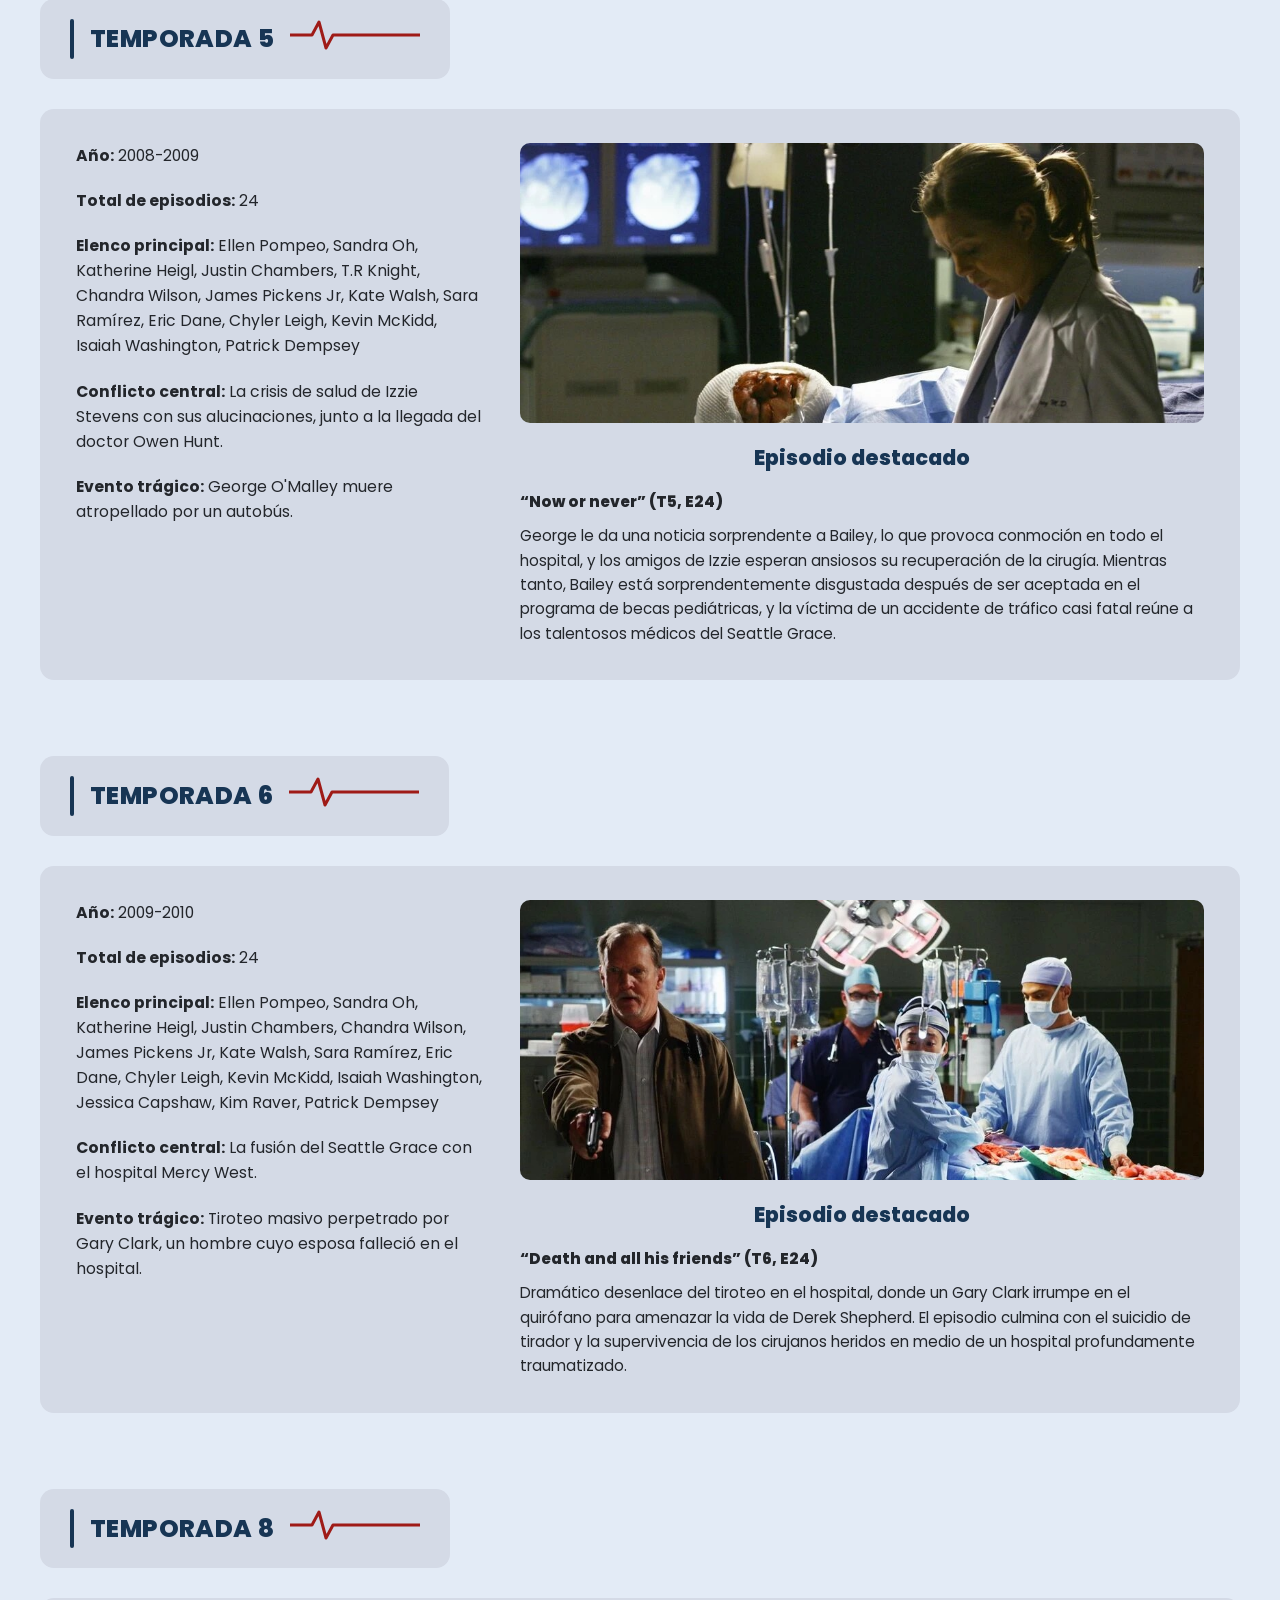
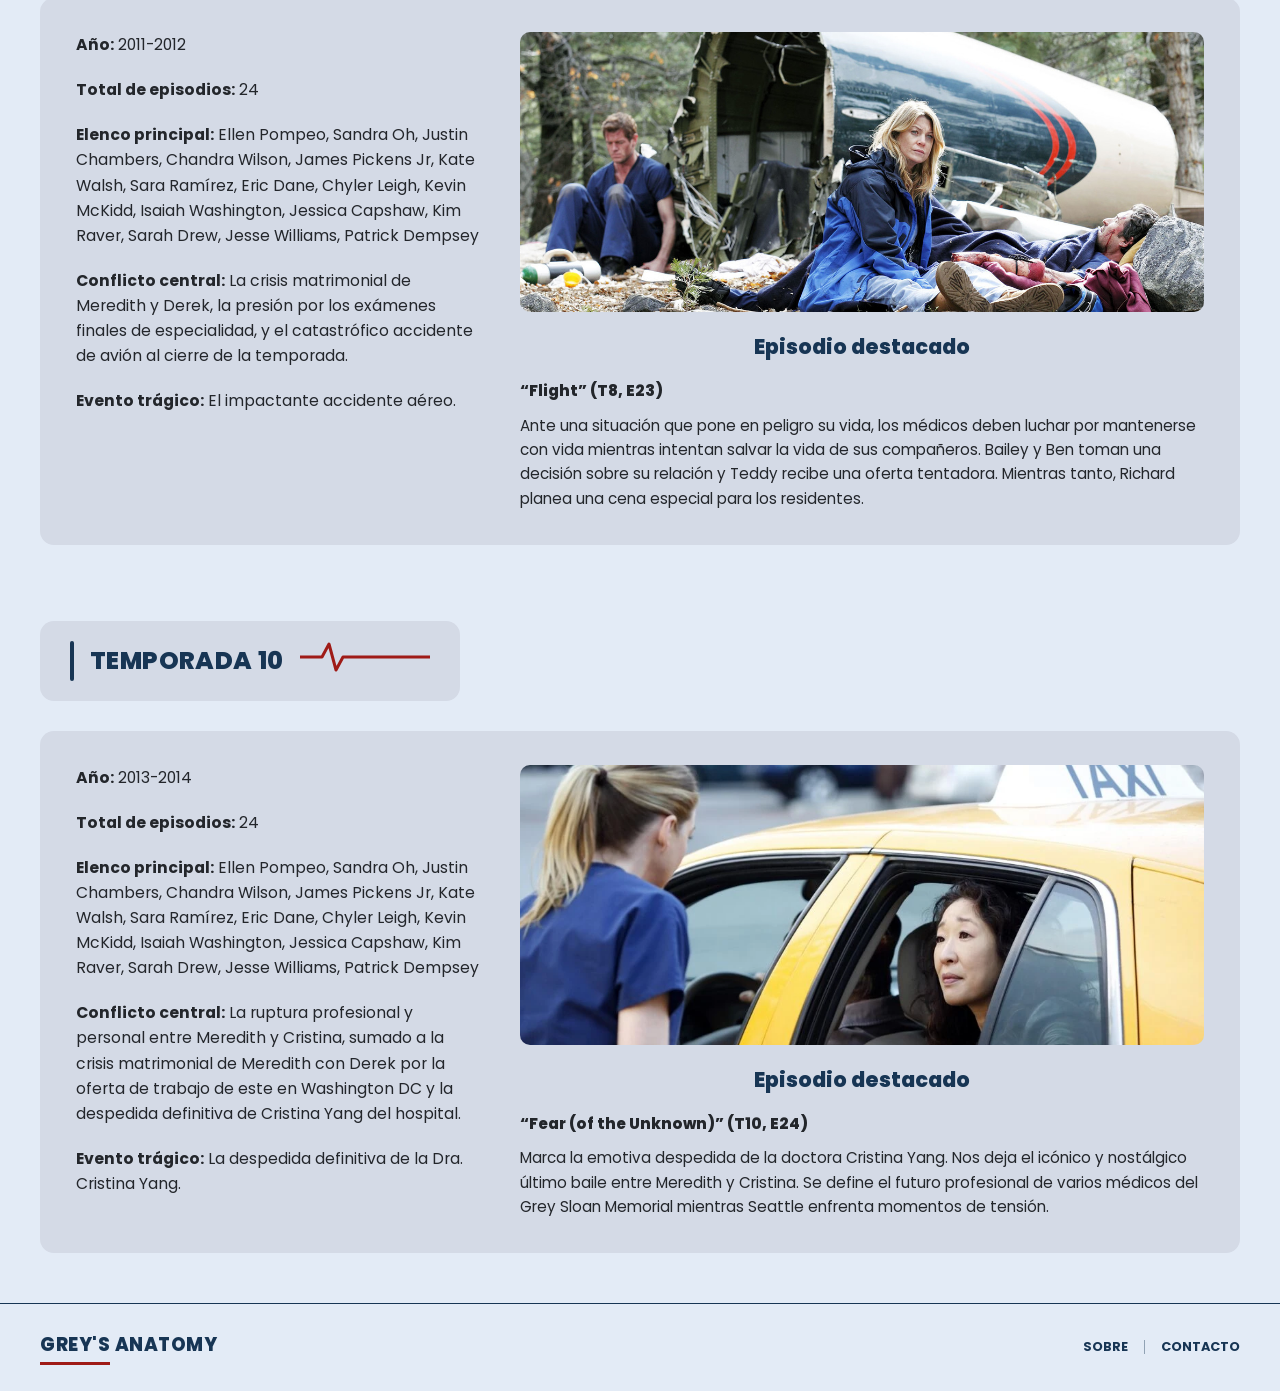
==== commit 6c638f40: "Add files via upload" ====
--- a/episodios.html
+++ b/episodios.html
@@ -121,7 +121,7 @@
       </div>
       <div class="detail-grid">
         <div class="detail-info">
-          <p><strong>Año:</strong> 2008-2009</p>
+          <p><strong>Año:</strong> 2009-2010</p>
           <p><strong>Total de episodios:</strong> 24</p>
           <p><strong>Elenco principal:</strong> Ellen Pompeo, Sandra Oh, Katherine Heigl, Justin Chambers, Chandra Wilson, James Pickens Jr, Kate Walsh, Sara Ramírez, Eric Dane, Chyler Leigh, Kevin McKidd, Isaiah Washington, Jessica Capshaw, Kim Raver, Patrick Dempsey</p>
           <p><strong>Conflicto central:</strong> La fusión del Seattle Grace con el hospital Mercy West.</p>
@@ -130,7 +130,7 @@
         <div class="detail-media">
           <img src="img/episodio-t6.jpg" alt="Episodio destacado temporada 6">
           <h4>Episodio destacado</h4>
-          <p class="episode-title">&ldquo;Death and all his friends&rdquo; (T6, E23)</p>
+          <p class="episode-title">&ldquo;Death and all his friends&rdquo; (T6, E24)</p>
           <p>Dramático desenlace del tiroteo en el hospital, donde un Gary Clark irrumpe en el quirófano para amenazar la vida de Derek Shepherd. El episodio culmina con el suicidio de tirador y la supervivencia de los cirujanos heridos en medio de un hospital profundamente traumatizado.</p>
         </div>
       </div>
@@ -182,7 +182,7 @@
         <div class="detail-media">
           <img src="img/episodio-t10.jpg" alt="Episodio destacado temporada 10">
           <h4>Episodio destacado</h4>
-          <p class="episode-title">&ldquo;Fear (of the Unknow)&rdquo; (T10, E24)</p>
+          <p class="episode-title">&ldquo;Fear (of the Unknown)&rdquo; (T10, E24)</p>
           <p>Marca la emotiva despedida de la doctora Cristina Yang. Nos deja el icónico y nostálgico último baile entre Meredith y Cristina. Se define el futuro profesional de varios médicos del Grey Sloan Memorial mientras Seattle enfrenta momentos de tensión.</p>
         </div>
       </div>
--- a/css/styles.css
+++ b/css/styles.css
@@ -813,6 +813,51 @@
 .gallery-grid .g-tall{ grid-row: span 2; }
 .gallery-grid .g-big{ grid-column: span 2; grid-row: span 2; }
 
+.lightbox {
+  display: none;
+  position: fixed;
+  z-index: 999;
+  top: 0; left: 0;
+  width: 100%;
+  height: 100%;
+  background: rgba(0,0,0,0.9);
+  justify-content: center;
+  align-items: center;
+  cursor: zoom-out;
+}
+.lightbox.activo {
+  display: flex;
+}
+.lightbox-img {
+  max-width: 90%;
+  max-height: 90%;
+  border-radius: 8px;
+}
+.cerrar {
+  position: absolute;
+  top: 20px;
+  right: 35px;
+  color: white;
+  font-size: 40px;
+  font-weight: bold;
+  cursor: pointer;
+}
+.flecha {
+  position: absolute;
+  top: 50%;
+  transform: translateY(-50%);
+  color: white;
+  font-size: 50px;
+  font-weight: bold;
+  cursor: pointer;
+  user-select: none;
+  padding: 10px 20px;
+}
+.flecha:hover {
+  color: #9f1b17;
+}
+.flecha-izq { left: 10px; }
+.flecha-der { right: 10px; }
 /* ---------------------------------------------------------
    CONTACTO
    --------------------------------------------------------- */
